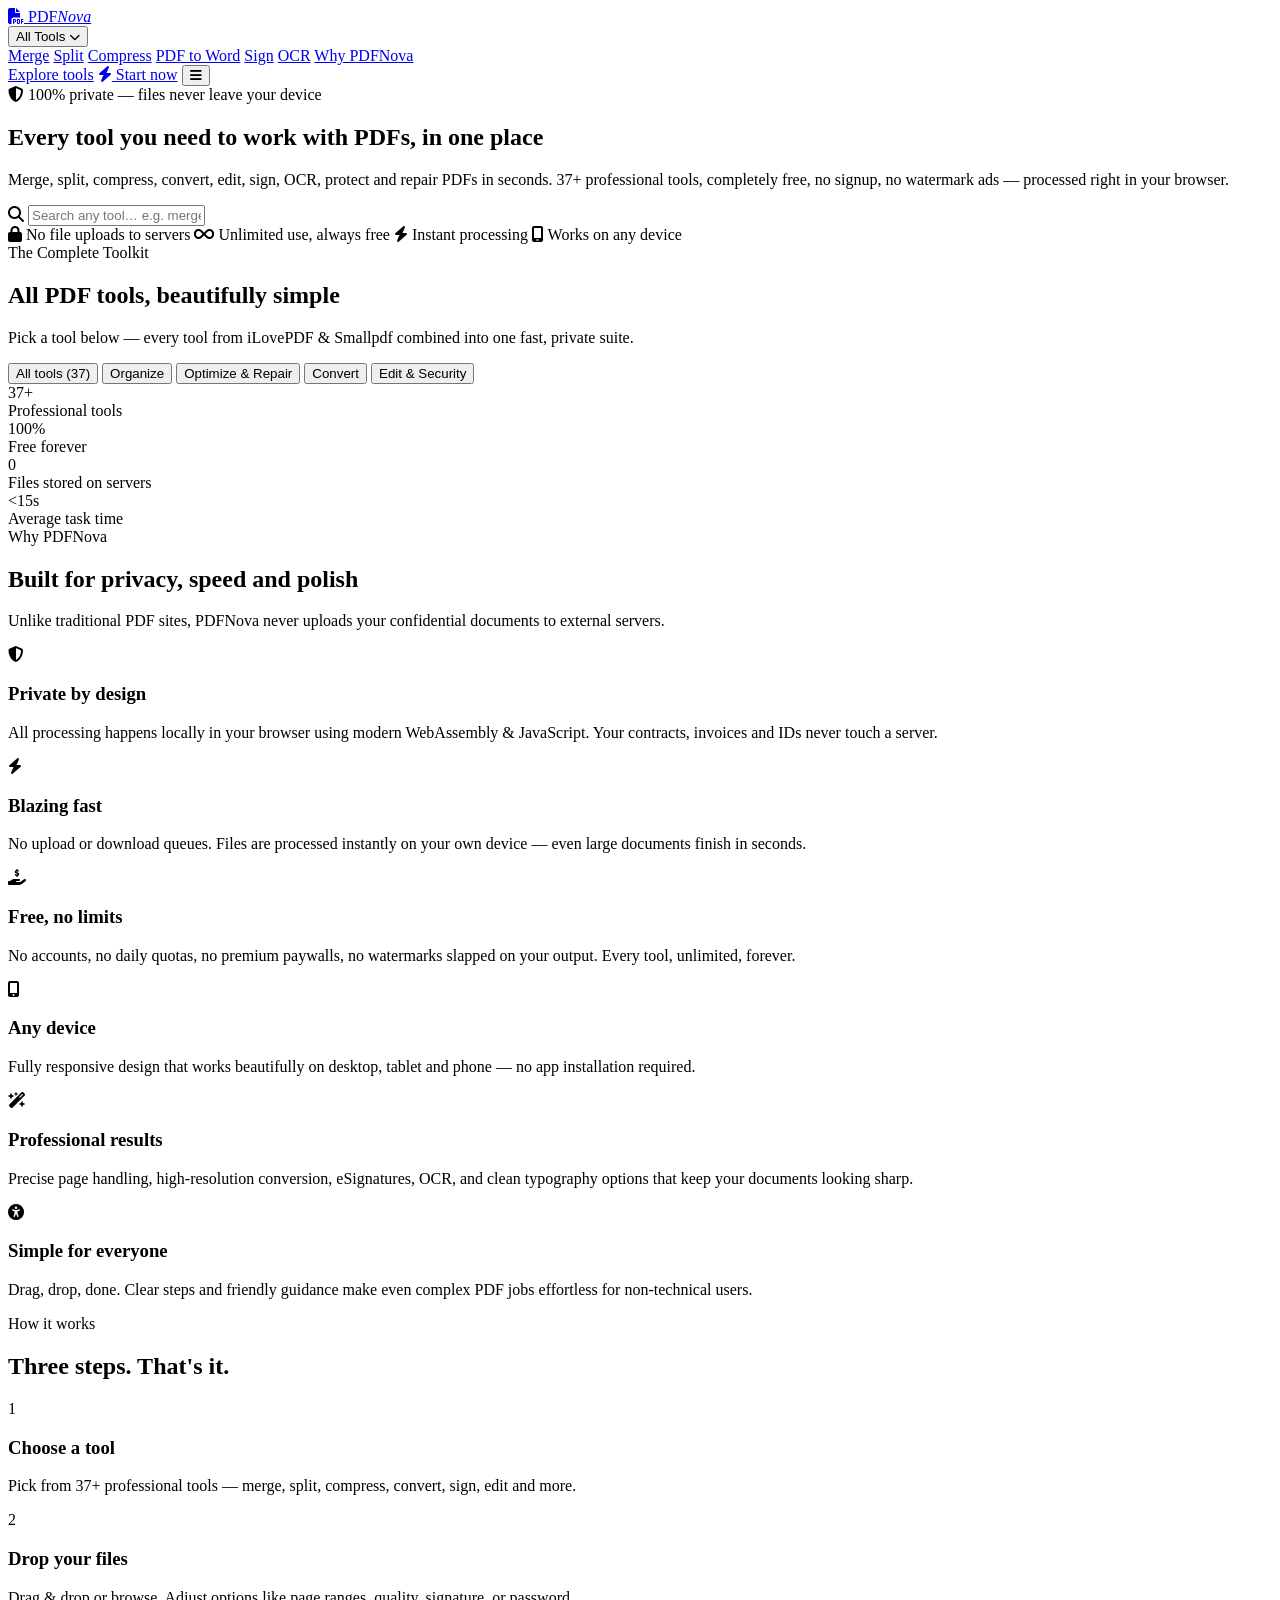
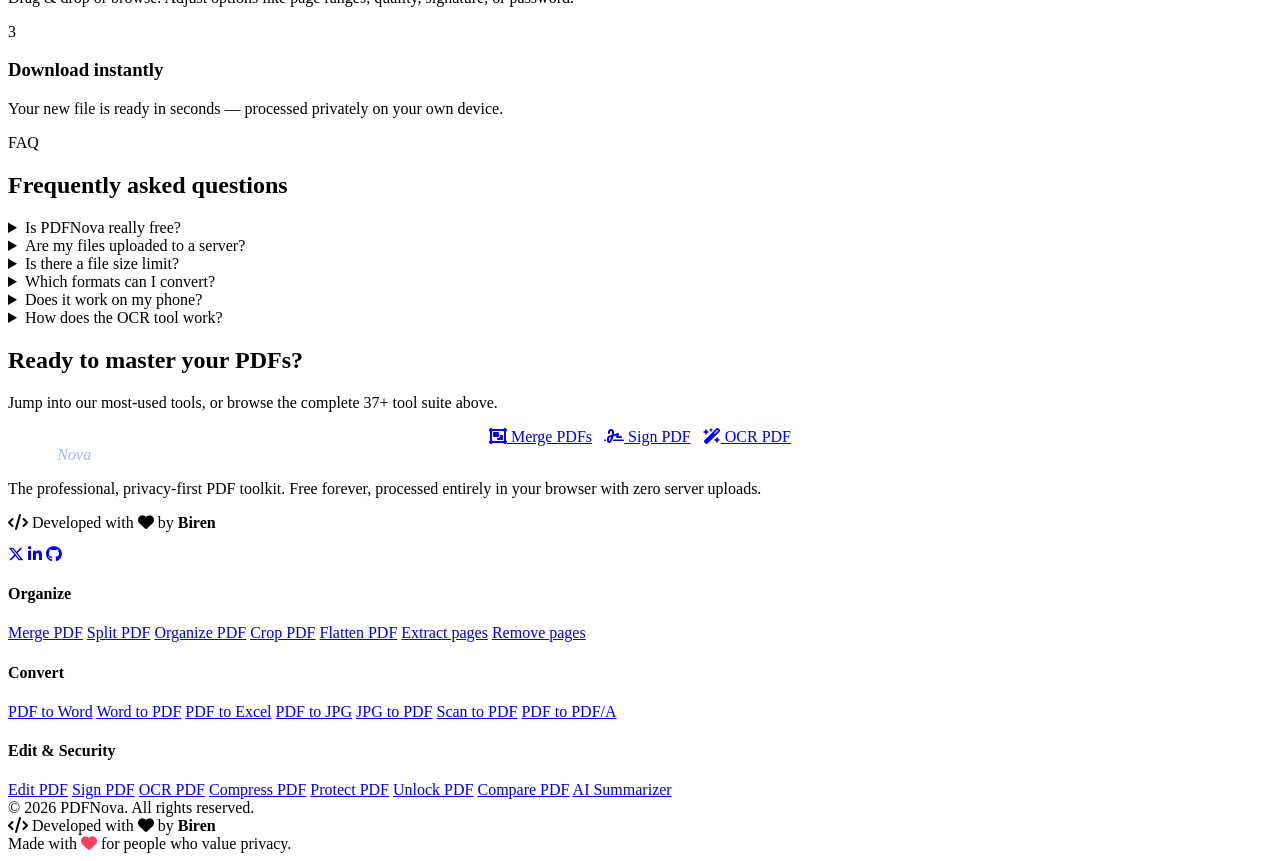
==== index.html @ 40216370 "Add files via upload" ====
<!DOCTYPE html>
<html lang="en">
<head>
  <meta charset="UTF-8">
  <meta name="viewport" content="width=device-width, initial-scale=1.0">
  <title>PDFNova — Free Online PDF Tools (100% Private, In-Browser)</title>
  <meta name="description" content="Every tool you need to work with PDFs in one place. Merge, split, compress, convert, edit, sign, OCR, protect and watermark PDF files 100% free with zero server uploads.">
  <meta name="keywords" content="pdf tools, free pdf editor, merge pdf, split pdf, compress pdf, ocr pdf, sign pdf, pdf to word, word to pdf, excel to pdf, convert pdf, smallpdf alternative, ilovepdf alternative, private pdf tools">
  <meta name="author" content="Biren">
  <meta name="robots" content="index, follow, max-image-preview:large, max-snippet:-1, max-video-preview:-1">
  <link rel="canonical" href="https://pdfnova.app/">
  <meta name="theme-color" content="#4f46e5">

  <!-- Open Graph / Social Media -->
  <meta property="og:type" content="website">
  <meta property="og:url" content="https://pdfnova.app/">
  <meta property="og:title" content="PDFNova — Free Online PDF Tools (100% Private, In-Browser)">
  <meta property="og:description" content="Merge, split, compress, convert, edit, sign, OCR, protect and watermark PDF files in seconds. 100% free and client-side private.">
  <meta property="og:site_name" content="PDFNova">

  <!-- Twitter Cards -->
  <meta name="twitter:card" content="summary_large_image">
  <meta name="twitter:title" content="PDFNova — Free Online PDF Tools">
  <meta name="twitter:description" content="The privacy-first PDF toolkit with 37+ professional tools. 100% in-browser, no upload limits, free forever.">

  <!-- PWA Manifest -->
  <link rel="manifest" href="manifest.json">

  <!-- Fonts & Icons -->
  <link rel="preconnect" href="https://fonts.googleapis.com">
  <link rel="preconnect" href="https://fonts.gstatic.com" crossorigin>
  <link href="https://fonts.googleapis.com/css2?family=Inter:wght@300;400;500;600;700;800&display=swap" rel="stylesheet">
  <link rel="stylesheet" href="https://cdn.jsdelivr.net/npm/@fortawesome/fontawesome-free@6.4.0/css/all.min.css">
  <link rel="stylesheet" href="css/style.css">

  <!-- JSON-LD Structured Data (Production SEO) -->
  <script type="application/ld+json">
  {
    "@context": "https://schema.org",
    "@graph": [
      {
        "@type": "WebApplication",
        "@id": "https://pdfnova.app/#webapp",
        "name": "PDFNova",
        "url": "https://pdfnova.app/",
        "description": "Every tool you need to work with PDFs in one place. 100% private, client-side, zero-server processing.",
        "applicationCategory": "UtilityApplication",
        "operatingSystem": "All modern browsers (Chrome, Firefox, Safari, Edge)",
        "browserRequirements": "Requires JavaScript. HTML5 & WebAssembly supported.",
        "offers": {
          "@type": "Offer",
          "price": "0",
          "priceCurrency": "USD"
        },
        "author": {
          "@type": "Person",
          "name": "Biren"
        },
        "featureList": [
          "Merge PDF", "Split PDF", "Compress PDF", "OCR PDF", "Sign PDF", "Edit PDF", "Redact PDF",
          "PDF to Word", "Word to PDF", "Excel to PDF", "PDF to Excel", "Scan to PDF", "AI PDF Summarizer"
        ]
      },
      {
        "@type": "FAQPage",
        "@id": "https://pdfnova.app/#faq",
        "mainEntity": [
          {
            "@type": "Question",
            "name": "Is PDFNova really free?",
            "acceptedAnswer": {
              "@type": "Answer",
              "text": "Yes, every tool on PDFNova is completely free with no usage limits, no registration required, and no hidden premium paywalls."
            }
          },
          {
            "@type": "Question",
            "name": "Are my files uploaded to a server?",
            "acceptedAnswer": {
              "@type": "Answer",
              "text": "No. PDFNova executes all processing locally inside your browser using client-side JavaScript. Your documents never leave your computer or phone."
            }
          },
          {
            "@type": "Question",
            "name": "How does PDFNova compare to iLovePDF and Smallpdf?",
            "acceptedAnswer": {
              "@type": "Answer",
              "text": "PDFNova includes all the major features of iLovePDF and Smallpdf (merge, split, compress, convert to/from Office, OCR, eSign, edit, protect, repair, etc.) while guaranteeing 100% client-side confidentiality with zero ads, zero watermark stamps, and zero server storage."
            }
          }
        ]
      }
    ]
  }
  </script>
</head>
<body>

  <!-- ================= Header ================= -->
  <header class="site-header">
    <div class="container header-inner">
      <a href="index.html" class="brand" id="brand-logo">
        <span class="brand-mark"><i class="fa-solid fa-file-pdf"></i></span>
        <span>PDF<em>Nova</em></span>
      </a>

      <nav class="main-nav" id="main-nav" aria-label="Main navigation">
        <div class="nav-drop">
          <button type="button">All Tools <i class="fa-solid fa-chevron-down" style="font-size:11px"></i></button>
          <div class="nav-drop-menu" id="nav-tools-menu"></div>
        </div>
        <a href="tool.html?t=merge">Merge</a>
        <a href="tool.html?t=split">Split</a>
        <a href="tool.html?t=compress">Compress</a>
        <a href="tool.html?t=pdf-to-word">PDF to Word</a>
        <a href="tool.html?t=sign">Sign</a>
        <a href="tool.html?t=ocr">OCR</a>
        <a href="index.html#features">Why PDFNova</a>
      </nav>

      <div class="header-cta">
        <a href="index.html#tools" class="btn btn-ghost">Explore tools</a>
        <a href="tool.html?t=merge" class="btn btn-primary"><i class="fa-solid fa-bolt"></i> Start now</a>
        <button class="hamburger" id="hamburger" aria-label="Open menu"><i class="fa-solid fa-bars"></i></button>
      </div>
    </div>
  </header>

  <!-- ================= Hero ================= -->
  <section class="hero" id="hero-section">
    <div class="container">
      <div class="hero-badge"><i class="fa-solid fa-shield-halved"></i> 100% private — files never leave your device</div>
      <h1>Every tool you need to work with PDFs, <span class="grad-text">in one place</span></h1>
      <p class="sub">Merge, split, compress, convert, edit, sign, OCR, protect and repair PDFs in seconds. 37+ professional tools, completely free, no signup, no watermark ads — processed right in your browser.</p>

      <div class="hero-search">
        <i class="fa-solid fa-magnifying-glass"></i>
        <input type="text" id="tool-search" placeholder="Search any tool… e.g. merge, compress, sign, OCR, word" autocomplete="off" aria-label="Search tools">
      </div>

      <div class="hero-trust">
        <span><i class="fa-solid fa-lock"></i> No file uploads to servers</span>
        <span><i class="fa-solid fa-infinity"></i> Unlimited use, always free</span>
        <span><i class="fa-solid fa-bolt"></i> Instant processing</span>
        <span><i class="fa-solid fa-mobile-screen"></i> Works on any device</span>
      </div>
    </div>
  </section>

  <!-- ================= Tools grid ================= -->
  <section class="section" id="tools">
    <div class="container">
      <div class="section-head">
        <span class="eyebrow">The Complete Toolkit</span>
        <h2>All PDF tools, beautifully simple</h2>
        <p>Pick a tool below — every tool from iLovePDF &amp; Smallpdf combined into one fast, private suite.</p>
      </div>

      <div class="tool-filters" id="tool-filters" role="tablist">
        <button class="active" data-filter="all">All tools (37)</button>
        <button data-filter="organize">Organize</button>
        <button data-filter="optimize">Optimize &amp; Repair</button>
        <button data-filter="convert">Convert</button>
        <button data-filter="edit">Edit &amp; Security</button>
      </div>

      <div class="tools-grid" id="tools-grid"></div>
    </div>
  </section>

  <!-- ================= Stats ================= -->
  <section class="stats-band">
    <div class="container stats-grid">
      <div><div class="stat-num"><span data-count="37">37</span>+</div><div class="stat-label">Professional tools</div></div>
      <div><div class="stat-num"><span data-count="100">100</span>%</div><div class="stat-label">Free forever</div></div>
      <div><div class="stat-num"><span data-count="0">0</span></div><div class="stat-label">Files stored on servers</div></div>
      <div><div class="stat-num">&lt;<span data-count="15">15</span>s</div><div class="stat-label">Average task time</div></div>
    </div>
  </section>

  <!-- ================= Features ================= -->
  <section class="section" id="features">
    <div class="container">
      <div class="section-head">
        <span class="eyebrow">Why PDFNova</span>
        <h2>Built for privacy, speed and polish</h2>
        <p>Unlike traditional PDF sites, PDFNova never uploads your confidential documents to external servers.</p>
      </div>
      <div class="features-grid">
        <div class="feature-card">
          <div class="f-icon"><i class="fa-solid fa-shield-halved"></i></div>
          <h3>Private by design</h3>
          <p>All processing happens locally in your browser using modern WebAssembly &amp; JavaScript. Your contracts, invoices and IDs never touch a server.</p>
        </div>
        <div class="feature-card">
          <div class="f-icon"><i class="fa-solid fa-bolt"></i></div>
          <h3>Blazing fast</h3>
          <p>No upload or download queues. Files are processed instantly on your own device — even large documents finish in seconds.</p>
        </div>
        <div class="feature-card">
          <div class="f-icon"><i class="fa-solid fa-hand-holding-dollar"></i></div>
          <h3>Free, no limits</h3>
          <p>No accounts, no daily quotas, no premium paywalls, no watermarks slapped on your output. Every tool, unlimited, forever.</p>
        </div>
        <div class="feature-card">
          <div class="f-icon"><i class="fa-solid fa-mobile-screen-button"></i></div>
          <h3>Any device</h3>
          <p>Fully responsive design that works beautifully on desktop, tablet and phone — no app installation required.</p>
        </div>
        <div class="feature-card">
          <div class="f-icon"><i class="fa-solid fa-wand-magic-sparkles"></i></div>
          <h3>Professional results</h3>
          <p>Precise page handling, high-resolution conversion, eSignatures, OCR, and clean typography options that keep your documents looking sharp.</p>
        </div>
        <div class="feature-card">
          <div class="f-icon"><i class="fa-solid fa-universal-access"></i></div>
          <h3>Simple for everyone</h3>
          <p>Drag, drop, done. Clear steps and friendly guidance make even complex PDF jobs effortless for non-technical users.</p>
        </div>
      </div>
    </div>
  </section>

  <!-- ================= How it works ================= -->
  <section class="section" id="how-it-works" style="background:#fff;border-block:1px solid var(--line)">
    <div class="container">
      <div class="section-head">
        <span class="eyebrow">How it works</span>
        <h2>Three steps. That's it.</h2>
      </div>
      <div class="steps-grid">
        <div class="step-card">
          <div class="step-num">1</div>
          <h3>Choose a tool</h3>
          <p>Pick from 37+ professional tools — merge, split, compress, convert, sign, edit and more.</p>
        </div>
        <div class="step-card">
          <div class="step-num">2</div>
          <h3>Drop your files</h3>
          <p>Drag &amp; drop or browse. Adjust options like page ranges, quality, signature, or password.</p>
        </div>
        <div class="step-card">
          <div class="step-num">3</div>
          <h3>Download instantly</h3>
          <p>Your new file is ready in seconds — processed privately on your own device.</p>
        </div>
      </div>
    </div>
  </section>

  <!-- ================= FAQ ================= -->
  <section class="section" id="faq">
    <div class="container">
      <div class="section-head">
        <span class="eyebrow">FAQ</span>
        <h2>Frequently asked questions</h2>
      </div>
      <div class="faq-list">
        <details class="faq-item">
          <summary>Is PDFNova really free?</summary>
          <div class="faq-body">Yes — every tool is completely free with no usage limits, no signup and no hidden premium tiers.</div>
        </details>
        <details class="faq-item">
          <summary>Are my files uploaded to a server?</summary>
          <div class="faq-body">No. PDFNova processes everything locally in your browser using modern client-side libraries. Your files never leave your device, which makes it ideal for confidential documents, tax forms, and NDAs.</div>
        </details>
        <details class="faq-item">
          <summary>Is there a file size limit?</summary>
          <div class="faq-body">There is no artificial limit. Practical limits depend on your device's memory — most documents up to a few hundred megabytes work seamlessly on a modern computer or phone.</div>
        </details>
        <details class="faq-item">
          <summary>Which formats can I convert?</summary>
          <div class="faq-body">You can convert PDF to Word (.docx), Excel (.csv/.xlsx), PowerPoint (.pptx), JPG, PNG, and Text. You can also convert Word, Excel, PowerPoint, JPG, PNG, HTML, and camera scans into PDF!</div>
        </details>
        <details class="faq-item">
          <summary>Does it work on my phone?</summary>
          <div class="faq-body">Absolutely. The whole site is responsive and touch-friendly — you can sign, merge, compress, or scan a document straight from your phone's browser.</div>
        </details>
        <details class="faq-item">
          <summary>How does the OCR tool work?</summary>
          <div class="faq-body">Our OCR (Optical Character Recognition) runs directly in your browser using WebAssembly technology. It inspects scanned PDFs and photos, identifies characters, and produces selectable, copyable text with zero data sent across the internet.</div>
        </details>
      </div>
    </div>
  </section>

  <!-- ================= CTA ================= -->
  <section class="section">
    <div class="container">
      <div class="cta-band">
        <h2>Ready to master your PDFs?</h2>
        <p>Jump into our most-used tools, or browse the complete 37+ tool suite above.</p>
        <div style="display:flex;justify-content:center;gap:12px;flex-wrap:wrap">
          <a href="tool.html?t=merge" class="btn btn-white btn-lg"><i class="fa-solid fa-object-group"></i> Merge PDFs</a>
          <a href="tool.html?t=sign" class="btn btn-white btn-lg"><i class="fa-solid fa-signature"></i> Sign PDF</a>
          <a href="tool.html?t=ocr" class="btn btn-white btn-lg"><i class="fa-solid fa-wand-magic-sparkles"></i> OCR PDF</a>
        </div>
      </div>
    </div>
  </section>

  <!-- ================= Footer ================= -->
  <footer class="site-footer">
    <div class="container">
      <div class="footer-grid">
        <div class="footer-about">
          <a href="index.html" class="brand" style="color:#fff">
            <span class="brand-mark"><i class="fa-solid fa-file-pdf"></i></span>
            <span>PDF<em style="color:#a5b4fc">Nova</em></span>
          </a>
          <p>The professional, privacy-first PDF toolkit. Free forever, processed entirely in your browser with zero server uploads.</p>
          <div class="developer-credit">
            <span class="dev-badge">
              <i class="fa-solid fa-code"></i> Developed with <i class="fa-solid fa-heart dev-heart"></i> by <strong class="dev-name">Biren</strong>
            </span>
          </div>
          <div class="footer-social" style="margin-top:14px">
            <a href="#" aria-label="Twitter / X"><i class="fa-brands fa-x-twitter"></i></a>
            <a href="#" aria-label="LinkedIn"><i class="fa-brands fa-linkedin-in"></i></a>
            <a href="#" aria-label="GitHub"><i class="fa-brands fa-github"></i></a>
          </div>
        </div>
        <div>
          <h4>Organize</h4>
          <a href="tool.html?t=merge">Merge PDF</a>
          <a href="tool.html?t=split">Split PDF</a>
          <a href="tool.html?t=organize">Organize PDF</a>
          <a href="tool.html?t=crop">Crop PDF</a>
          <a href="tool.html?t=flatten">Flatten PDF</a>
          <a href="tool.html?t=extract">Extract pages</a>
          <a href="tool.html?t=remove">Remove pages</a>
        </div>
        <div>
          <h4>Convert</h4>
          <a href="tool.html?t=pdf-to-word">PDF to Word</a>
          <a href="tool.html?t=word-to-pdf">Word to PDF</a>
          <a href="tool.html?t=pdf-to-excel">PDF to Excel</a>
          <a href="tool.html?t=pdf-to-jpg">PDF to JPG</a>
          <a href="tool.html?t=jpg-to-pdf">JPG to PDF</a>
          <a href="tool.html?t=scan-to-pdf">Scan to PDF</a>
          <a href="tool.html?t=pdf-to-pdfa">PDF to PDF/A</a>
        </div>
        <div>
          <h4>Edit &amp; Security</h4>
          <a href="tool.html?t=edit">Edit PDF</a>
          <a href="tool.html?t=sign">Sign PDF</a>
          <a href="tool.html?t=ocr">OCR PDF</a>
          <a href="tool.html?t=compress">Compress PDF</a>
          <a href="tool.html?t=protect">Protect PDF</a>
          <a href="tool.html?t=unlock">Unlock PDF</a>
          <a href="tool.html?t=compare">Compare PDF</a>
          <a href="tool.html?t=ai-summarize">AI Summarizer</a>
        </div>
      </div>
      <div class="footer-bottom">
        <span>© 2026 PDFNova. All rights reserved.</span>
        <div class="developer-credit">
          <span class="dev-badge">
            <i class="fa-solid fa-code"></i> Developed with <i class="fa-solid fa-heart dev-heart"></i> by <strong class="dev-name">Biren</strong>
          </span>
        </div>
        <span>Made with <i class="fa-solid fa-heart" style="color:#f43f5e"></i> for people who value privacy.</span>
      </div>
    </div>
  </footer>

  <script src="js/tools-config.js"></script>
  <script src="js/main.js"></script>
</body>
</html>
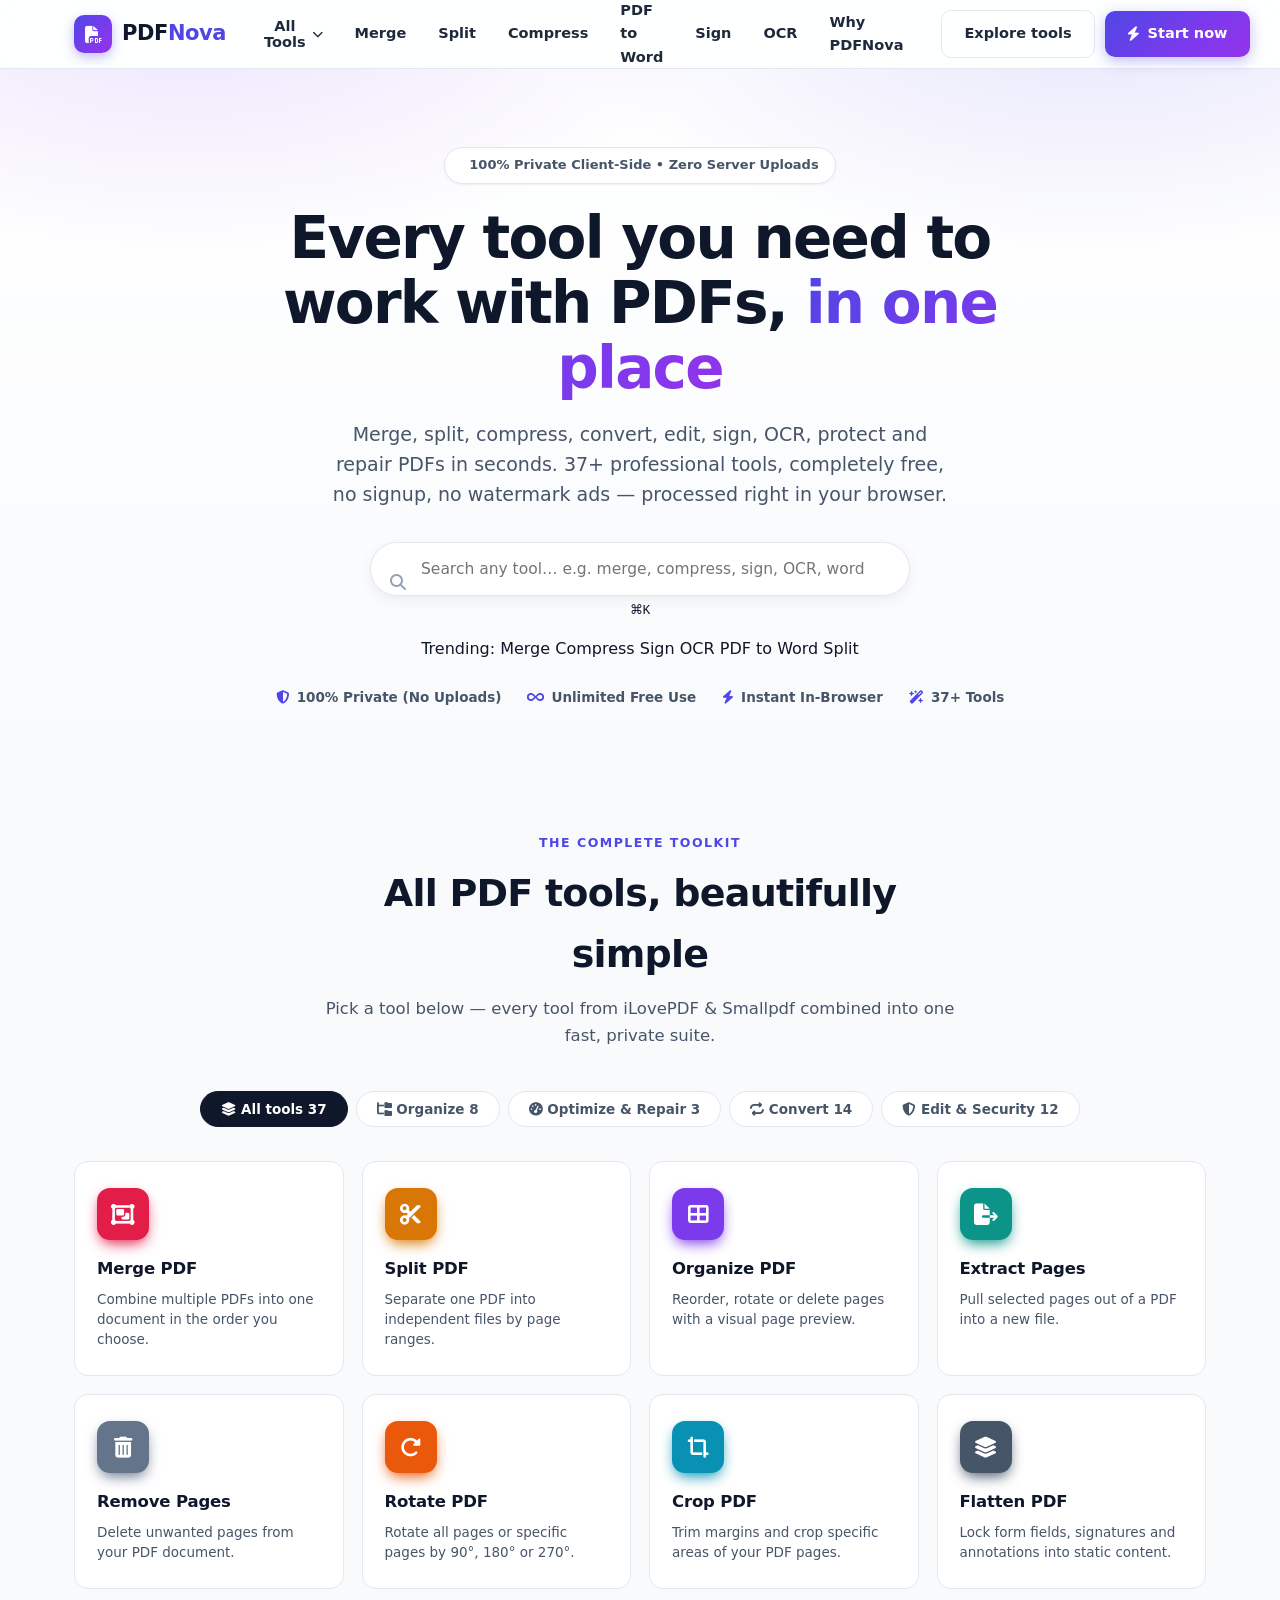
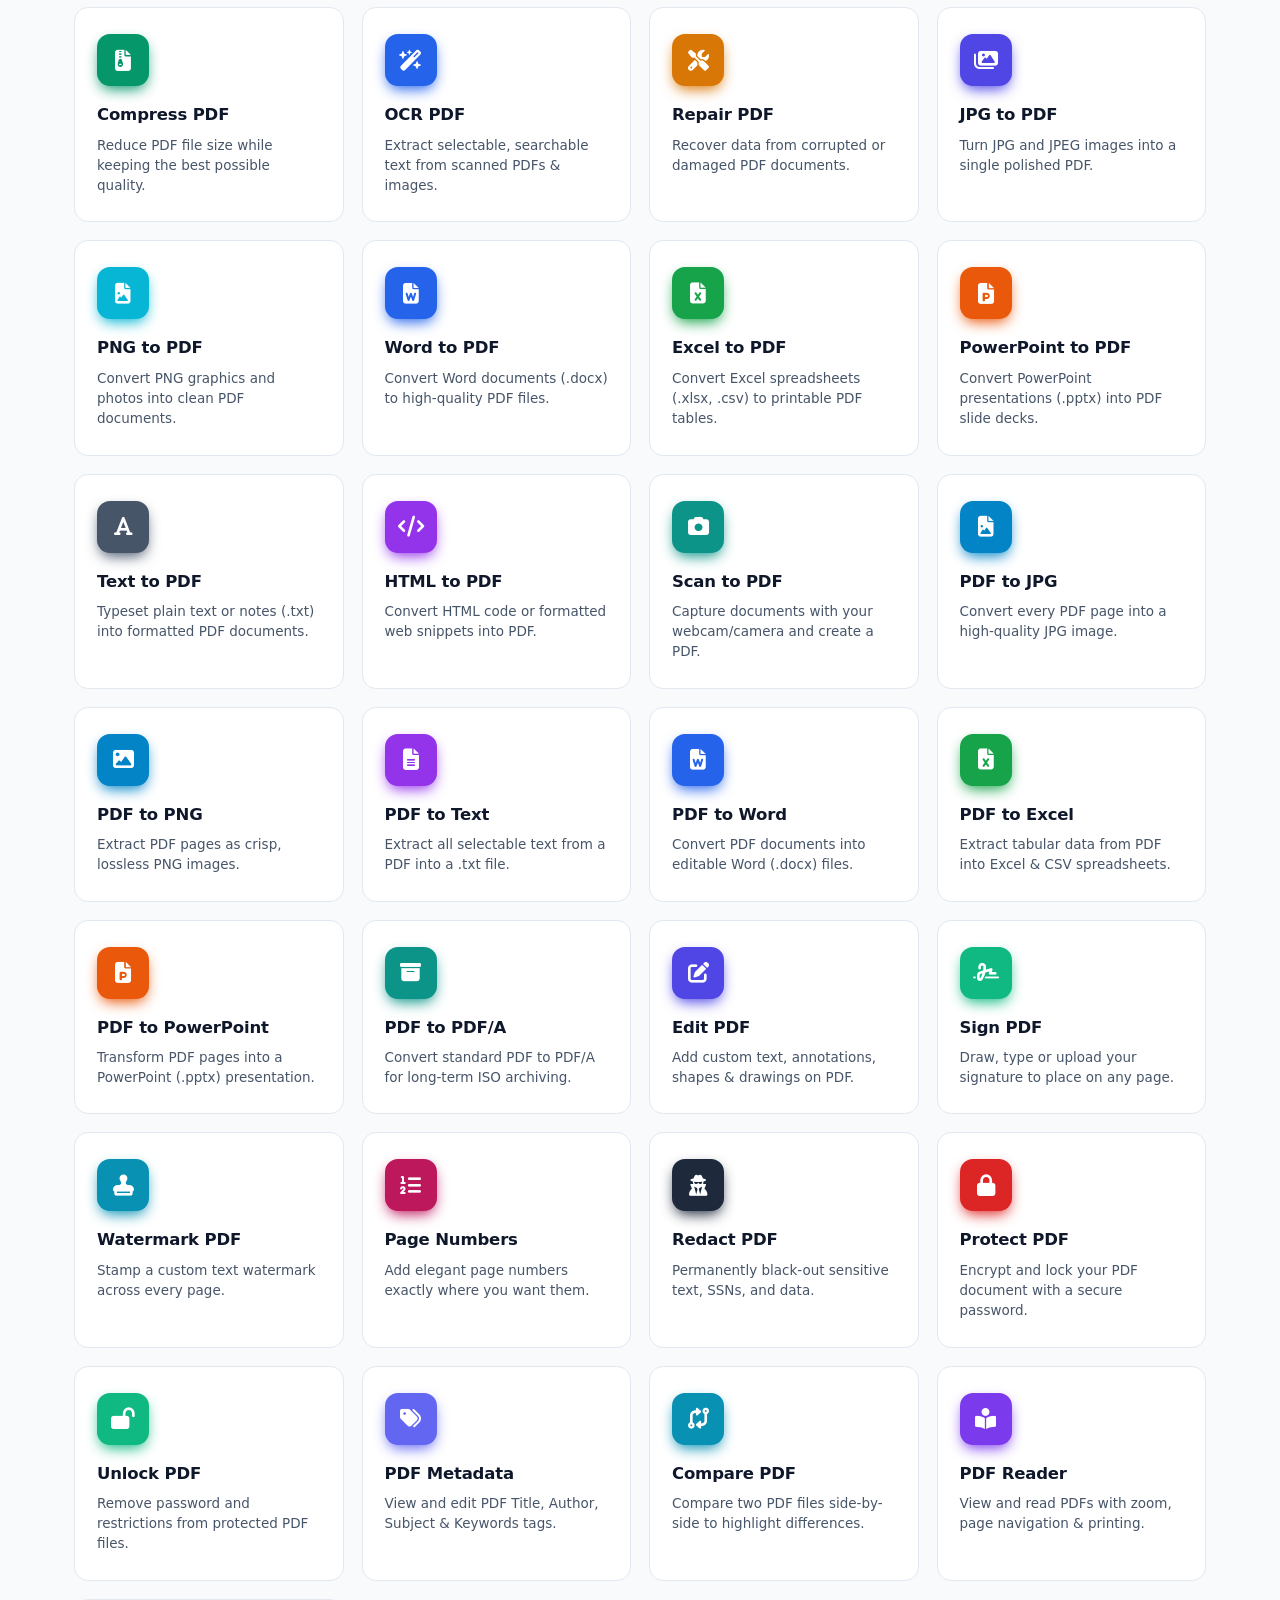
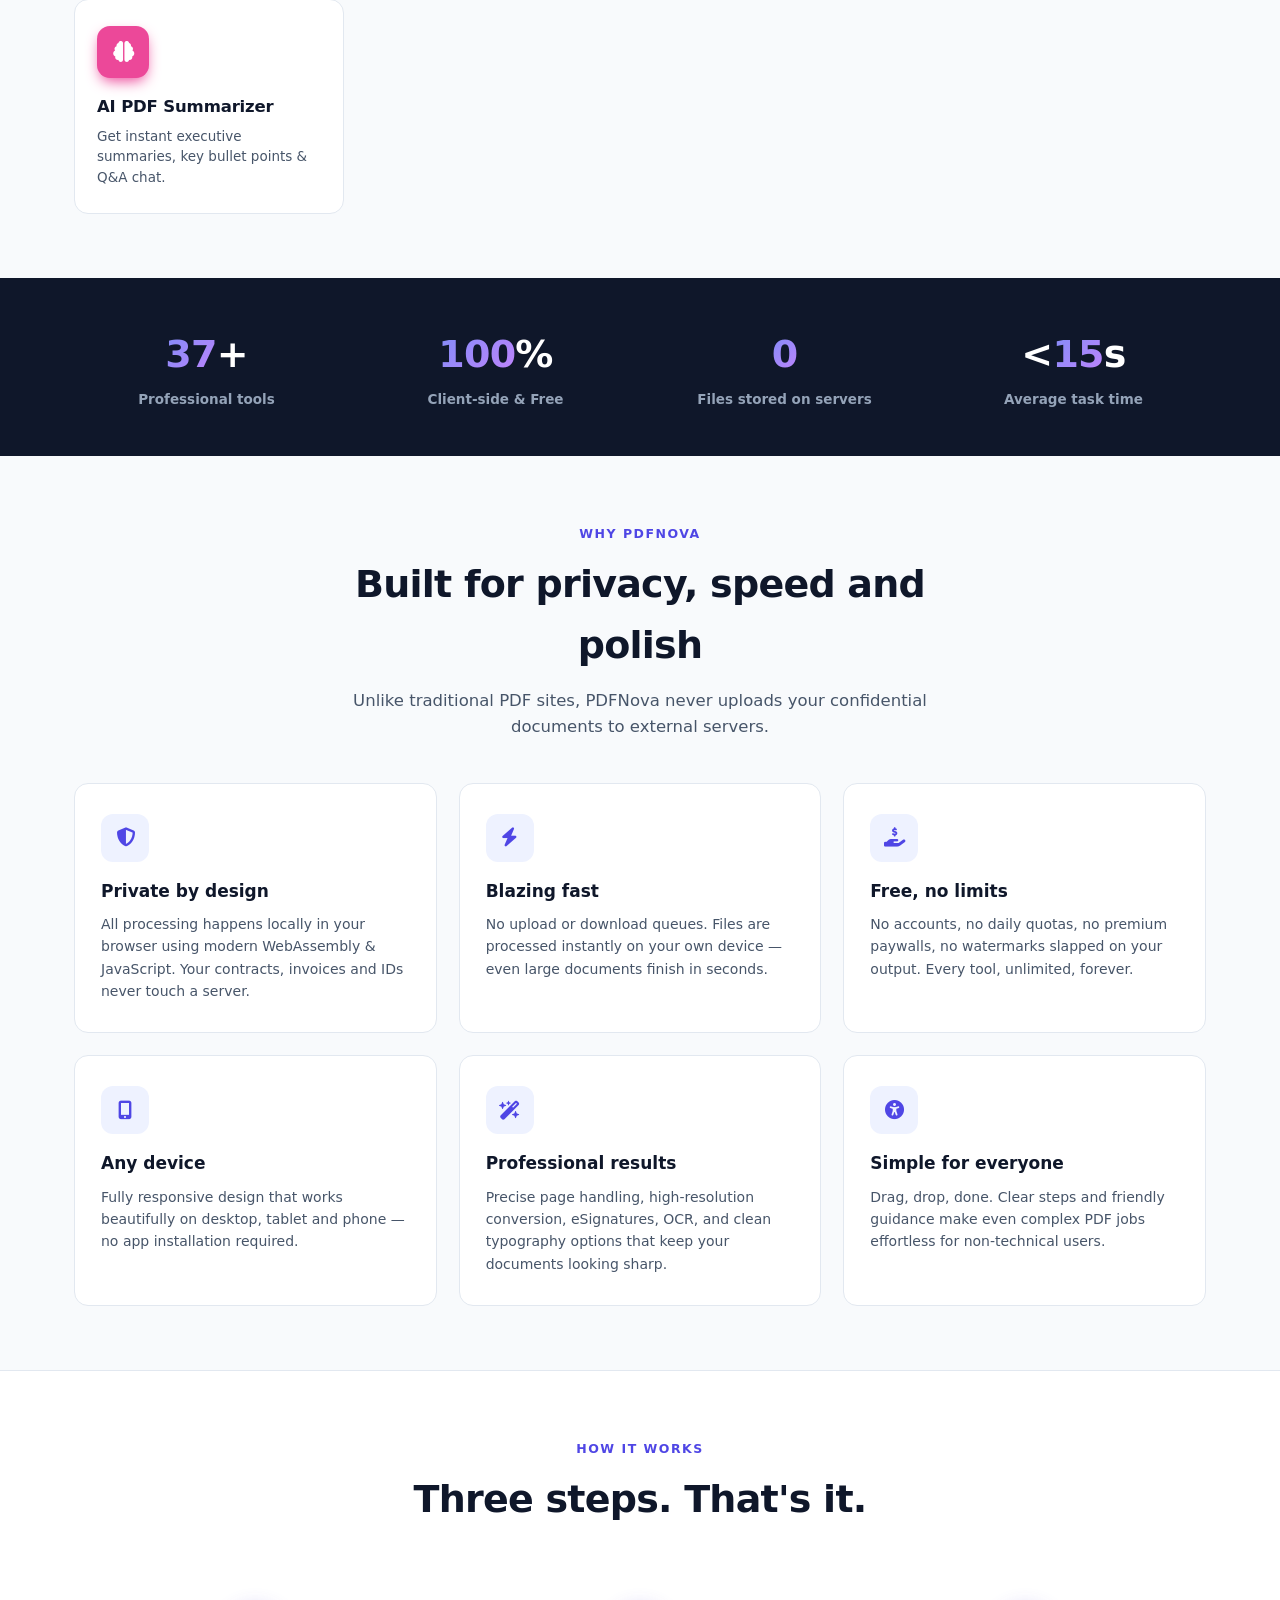
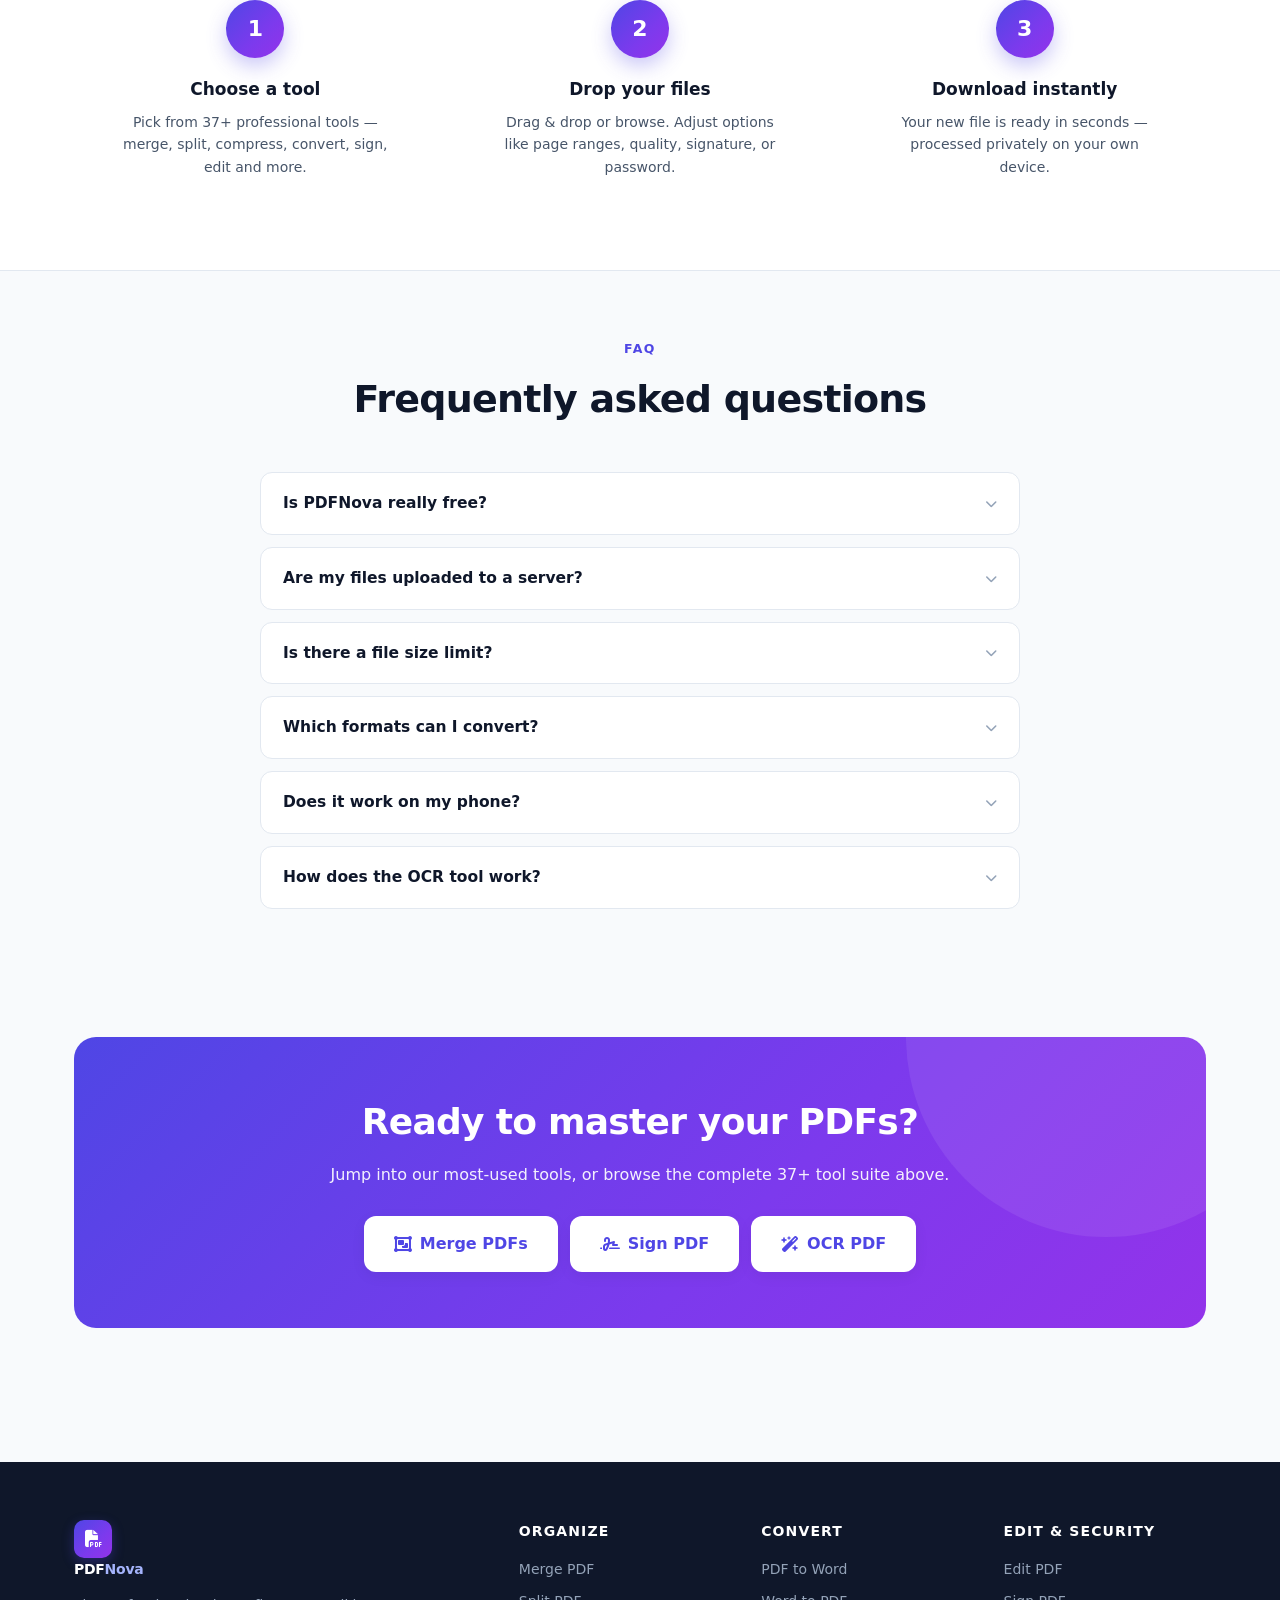
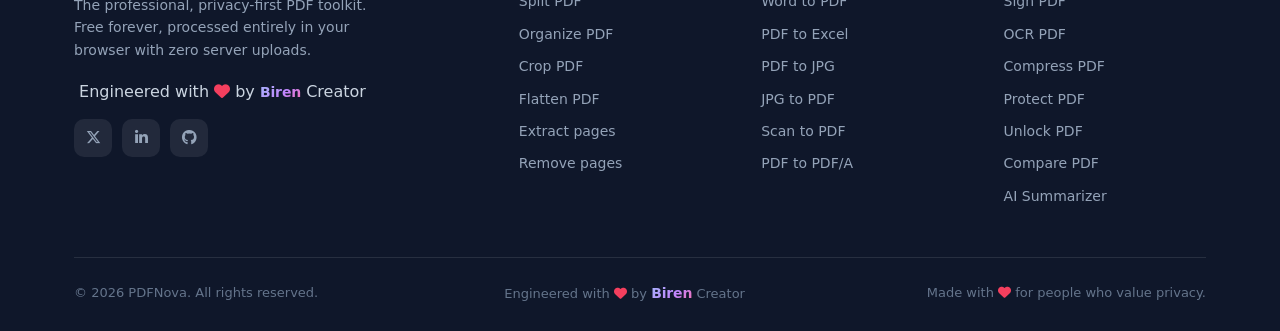
==== commit dd01cf3e: "Add files via upload" ====
--- a/index.html
+++ b/index.html
@@ -130,20 +130,34 @@
   <!-- ================= Hero ================= -->
   <section class="hero" id="hero-section">
     <div class="container">
-      <div class="hero-badge"><i class="fa-solid fa-shield-halved"></i> 100% private — files never leave your device</div>
+      <div class="hero-badge">
+        <span class="pulse-indicator"></span> 100% Private Client-Side • Zero Server Uploads
+      </div>
       <h1>Every tool you need to work with PDFs, <span class="grad-text">in one place</span></h1>
       <p class="sub">Merge, split, compress, convert, edit, sign, OCR, protect and repair PDFs in seconds. 37+ professional tools, completely free, no signup, no watermark ads — processed right in your browser.</p>
 
-      <div class="hero-search">
-        <i class="fa-solid fa-magnifying-glass"></i>
-        <input type="text" id="tool-search" placeholder="Search any tool… e.g. merge, compress, sign, OCR, word" autocomplete="off" aria-label="Search tools">
+      <div class="hero-search-wrap">
+        <div class="hero-search">
+          <i class="fa-solid fa-magnifying-glass"></i>
+          <input type="text" id="tool-search" placeholder="Search any tool… e.g. merge, compress, sign, OCR, word" autocomplete="off" aria-label="Search tools">
+          <kbd class="search-kbd">⌘K</kbd>
+        </div>
+        <div class="quick-tags">
+          <span>Trending:</span>
+          <a href="tool.html?t=merge">Merge</a>
+          <a href="tool.html?t=compress">Compress</a>
+          <a href="tool.html?t=sign">Sign</a>
+          <a href="tool.html?t=ocr">OCR</a>
+          <a href="tool.html?t=pdf-to-word">PDF to Word</a>
+          <a href="tool.html?t=split">Split</a>
+        </div>
       </div>
 
       <div class="hero-trust">
-        <span><i class="fa-solid fa-lock"></i> No file uploads to servers</span>
-        <span><i class="fa-solid fa-infinity"></i> Unlimited use, always free</span>
-        <span><i class="fa-solid fa-bolt"></i> Instant processing</span>
-        <span><i class="fa-solid fa-mobile-screen"></i> Works on any device</span>
+        <span><i class="fa-solid fa-shield-halved"></i> 100% Private (No Uploads)</span>
+        <span><i class="fa-solid fa-infinity"></i> Unlimited Free Use</span>
+        <span><i class="fa-solid fa-bolt"></i> Instant In-Browser</span>
+        <span><i class="fa-solid fa-wand-magic-sparkles"></i> 37+ Tools</span>
       </div>
     </div>
   </section>
@@ -157,25 +171,39 @@
         <p>Pick a tool below — every tool from iLovePDF &amp; Smallpdf combined into one fast, private suite.</p>
       </div>
 
-      <div class="tool-filters" id="tool-filters" role="tablist">
-        <button class="active" data-filter="all">All tools (37)</button>
-        <button data-filter="organize">Organize</button>
-        <button data-filter="optimize">Optimize &amp; Repair</button>
-        <button data-filter="convert">Convert</button>
-        <button data-filter="edit">Edit &amp; Security</button>
+      <div class="tool-filters-wrap">
+        <div class="tool-filters" id="tool-filters" role="tablist">
+          <button class="active" data-filter="all"><i class="fa-solid fa-layer-group"></i> All tools <span class="filter-count">37</span></button>
+          <button data-filter="organize"><i class="fa-solid fa-folder-tree"></i> Organize <span class="filter-count">8</span></button>
+          <button data-filter="optimize"><i class="fa-solid fa-gauge-high"></i> Optimize &amp; Repair <span class="filter-count">3</span></button>
+          <button data-filter="convert"><i class="fa-solid fa-repeat"></i> Convert <span class="filter-count">14</span></button>
+          <button data-filter="edit"><i class="fa-solid fa-shield-halved"></i> Edit &amp; Security <span class="filter-count">12</span></button>
+        </div>
       </div>
 
       <div class="tools-grid" id="tools-grid"></div>
     </div>
   </section>
 
-  <!-- ================= Stats ================= -->
+  <!-- ================= Stats (Frosted Luxury Cards) ================= -->
   <section class="stats-band">
     <div class="container stats-grid">
-      <div><div class="stat-num"><span data-count="37">37</span>+</div><div class="stat-label">Professional tools</div></div>
-      <div><div class="stat-num"><span data-count="100">100</span>%</div><div class="stat-label">Free forever</div></div>
-      <div><div class="stat-num"><span data-count="0">0</span></div><div class="stat-label">Files stored on servers</div></div>
-      <div><div class="stat-num">&lt;<span data-count="15">15</span>s</div><div class="stat-label">Average task time</div></div>
+      <div class="stat-card">
+        <div class="stat-num"><span data-count="37">37</span>+</div>
+        <div class="stat-label">Professional tools</div>
+      </div>
+      <div class="stat-card">
+        <div class="stat-num"><span data-count="100">100</span>%</div>
+        <div class="stat-label">Client-side &amp; Free</div>
+      </div>
+      <div class="stat-card">
+        <div class="stat-num"><span data-count="0">0</span></div>
+        <div class="stat-label">Files stored on servers</div>
+      </div>
+      <div class="stat-card">
+        <div class="stat-num">&lt;<span data-count="15">15</span>s</div>
+        <div class="stat-label">Average task time</div>
+      </div>
     </div>
   </section>
 
@@ -310,10 +338,14 @@
             <span>PDF<em style="color:#a5b4fc">Nova</em></span>
           </a>
           <p>The professional, privacy-first PDF toolkit. Free forever, processed entirely in your browser with zero server uploads.</p>
-          <div class="developer-credit">
-            <span class="dev-badge">
-              <i class="fa-solid fa-code"></i> Developed with <i class="fa-solid fa-heart dev-heart"></i> by <strong class="dev-name">Biren</strong>
-            </span>
+          <div class="developer-showcase">
+            <div class="dev-badge-luxury">
+              <span class="dev-sparkle"><i class="fa-solid fa-sparkles"></i></span>
+              <span class="dev-text">
+                Engineered with <i class="fa-solid fa-heart dev-heart"></i> by <strong class="dev-name">Biren</strong>
+              </span>
+              <span class="dev-pill-tag">Creator</span>
+            </div>
           </div>
           <div class="footer-social" style="margin-top:14px">
             <a href="#" aria-label="Twitter / X"><i class="fa-brands fa-x-twitter"></i></a>
@@ -355,10 +387,14 @@
       </div>
       <div class="footer-bottom">
         <span>© 2026 PDFNova. All rights reserved.</span>
-        <div class="developer-credit">
-          <span class="dev-badge">
-            <i class="fa-solid fa-code"></i> Developed with <i class="fa-solid fa-heart dev-heart"></i> by <strong class="dev-name">Biren</strong>
-          </span>
+        <div class="developer-showcase">
+          <div class="dev-badge-luxury">
+            <span class="dev-sparkle"><i class="fa-solid fa-sparkles"></i></span>
+            <span class="dev-text">
+              Engineered with <i class="fa-solid fa-heart dev-heart"></i> by <strong class="dev-name">Biren</strong>
+            </span>
+            <span class="dev-pill-tag">Creator</span>
+          </div>
         </div>
         <span>Made with <i class="fa-solid fa-heart" style="color:#f43f5e"></i> for people who value privacy.</span>
       </div>
--- a/css/style.css
+++ b/css/style.css
@@ -0,0 +1,538 @@
+/* ============================================================
+   PDFNova — Professional design system
+   ============================================================ */
+:root {
+  --primary: #4f46e5;
+  --primary-dark: #4338ca;
+  --primary-light: #eef2ff;
+  --accent: #7c3aed;
+  --ink: #0f172a;
+  --ink-2: #1e293b;
+  --slate: #475569;
+  --slate-light: #94a3b8;
+  --line: #e2e8f0;
+  --bg: #f8fafc;
+  --white: #ffffff;
+  --green: #059669;
+  --red: #dc2626;
+  --amber: #d97706;
+  --sky: #0284c7;
+  --rose: #e11d48;
+  --teal: #0d9488;
+  --radius: 14px;
+  --shadow-sm: 0 1px 2px rgba(15, 23, 42, .06);
+  --shadow-md: 0 4px 16px -2px rgba(15, 23, 42, .08);
+  --shadow-lg: 0 16px 40px -8px rgba(15, 23, 42, .14);
+  --grad: linear-gradient(135deg, #4f46e5 0%, #7c3aed 60%, #9333ea 100%);
+}
+
+* { margin: 0; padding: 0; box-sizing: border-box; }
+
+html { scroll-behavior: smooth; }
+
+body {
+  font-family: 'Inter', system-ui, -apple-system, sans-serif;
+  color: var(--ink);
+  background: var(--bg);
+  line-height: 1.6;
+  -webkit-font-smoothing: antialiased;
+}
+
+img { max-width: 100%; }
+a { color: inherit; text-decoration: none; }
+button { font-family: inherit; cursor: pointer; }
+input, select, textarea { font-family: inherit; font-size: 14px; }
+
+.container { max-width: 1180px; margin: 0 auto; padding: 0 24px; }
+
+/* ---------- Header ---------- */
+.site-header {
+  position: sticky; top: 0; z-index: 100;
+  background: rgba(255, 255, 255, .85);
+  backdrop-filter: blur(14px);
+  -webkit-backdrop-filter: blur(14px);
+  border-bottom: 1px solid var(--line);
+}
+.header-inner {
+  display: flex; align-items: center; justify-content: space-between;
+  height: 68px; gap: 24px;
+}
+.brand { display: flex; align-items: center; gap: 10px; font-weight: 800; font-size: 21px; letter-spacing: -.02em; }
+.brand-mark {
+  width: 38px; height: 38px; border-radius: 10px;
+  background: var(--grad);
+  display: grid; place-items: center;
+  color: #fff; font-size: 17px;
+  box-shadow: 0 4px 12px rgba(79, 70, 229, .35);
+}
+.brand span em { font-style: normal; color: var(--primary); }
+
+.main-nav { display: flex; align-items: center; gap: 4px; }
+.main-nav > a, .nav-drop > button {
+  padding: 9px 14px; border-radius: 9px; font-size: 14.5px; font-weight: 600;
+  color: var(--ink-2); background: none; border: none; display: flex; align-items: center; gap: 6px;
+  transition: background .15s, color .15s;
+}
+.main-nav > a:hover, .nav-drop > button:hover { background: var(--primary-light); color: var(--primary); }
+
+.nav-drop { position: relative; }
+.nav-drop-menu {
+  position: absolute; top: calc(100% + 10px); left: 50%; transform: translateX(-50%) translateY(6px);
+  width: 660px; max-width: 92vw;
+  background: #fff; border: 1px solid var(--line); border-radius: 16px;
+  box-shadow: var(--shadow-lg); padding: 18px;
+  display: grid; grid-template-columns: repeat(3, 1fr); gap: 4px;
+  opacity: 0; visibility: hidden; transition: all .18s ease;
+}
+.nav-drop:hover .nav-drop-menu, .nav-drop:focus-within .nav-drop-menu {
+  opacity: 1; visibility: visible; transform: translateX(-50%) translateY(0);
+}
+.nav-drop-menu a {
+  display: flex; align-items: center; gap: 10px; padding: 9px 10px;
+  border-radius: 9px; font-size: 13.5px; font-weight: 600; color: var(--ink-2);
+}
+.nav-drop-menu a:hover { background: var(--bg); color: var(--primary); }
+.nav-drop-menu a i { width: 26px; height: 26px; border-radius: 7px; display: grid; place-items: center; font-size: 12px; color: #fff; flex-shrink: 0; }
+
+.header-cta { display: flex; align-items: center; gap: 10px; }
+
+.btn {
+  display: inline-flex; align-items: center; justify-content: center; gap: 8px;
+  padding: 11px 22px; border-radius: 10px; font-weight: 700; font-size: 14.5px;
+  border: none; transition: all .18s ease; white-space: nowrap;
+}
+.btn-primary { background: var(--grad); color: #fff; box-shadow: 0 4px 14px rgba(79, 70, 229, .35); }
+.btn-primary:hover { transform: translateY(-1px); box-shadow: 0 8px 22px rgba(79, 70, 229, .45); }
+.btn-ghost { background: transparent; color: var(--ink-2); border: 1.5px solid var(--line); }
+.btn-ghost:hover { border-color: var(--primary); color: var(--primary); background: var(--primary-light); }
+.btn-lg { padding: 15px 30px; font-size: 16px; border-radius: 12px; }
+.btn-white { background: #fff; color: var(--primary); box-shadow: var(--shadow-md); }
+.btn-white:hover { transform: translateY(-1px); box-shadow: var(--shadow-lg); }
+
+.hamburger { display: none; background: none; border: none; font-size: 22px; color: var(--ink); padding: 6px; }
+
+/* ---------- Hero ---------- */
+.hero {
+  position: relative; overflow: hidden;
+  background:
+    radial-gradient(900px 420px at 15% -10%, rgba(124, 58, 237, .14), transparent 60%),
+    radial-gradient(900px 420px at 85% -10%, rgba(79, 70, 229, .14), transparent 60%),
+    linear-gradient(180deg, #fff 0%, var(--bg) 100%);
+  padding: 78px 0 56px;
+  text-align: center;
+}
+.hero-badge {
+  display: inline-flex; align-items: center; gap: 8px;
+  background: #fff; border: 1px solid var(--line); border-radius: 100px;
+  padding: 7px 16px; font-size: 13px; font-weight: 600; color: var(--slate);
+  box-shadow: var(--shadow-sm); margin-bottom: 22px;
+}
+.hero-badge i { color: var(--green); }
+.hero h1 {
+  font-size: clamp(34px, 5.2vw, 58px); font-weight: 800; letter-spacing: -.03em;
+  line-height: 1.12; max-width: 800px; margin: 0 auto 18px;
+}
+.hero h1 .grad-text {
+  background: var(--grad);
+  -webkit-background-clip: text; background-clip: text; color: transparent;
+}
+.hero p.sub {
+  font-size: clamp(16px, 2vw, 19px); color: var(--slate); max-width: 620px; margin: 0 auto 32px;
+}
+
+.hero-search {
+  max-width: 540px; margin: 0 auto 14px; position: relative;
+}
+.hero-search i.fa-magnifying-glass {
+  position: absolute; left: 20px; top: 50%; transform: translateY(-50%);
+  color: var(--slate-light); font-size: 16px;
+}
+.hero-search input {
+  width: 100%; padding: 17px 22px 17px 50px; border-radius: 100px;
+  border: 1.5px solid var(--line); font-size: 15.5px; outline: none;
+  box-shadow: var(--shadow-md); transition: border .15s, box-shadow .15s;
+}
+.hero-search input:focus { border-color: var(--primary); box-shadow: 0 0 0 4px rgba(79, 70, 229, .12), var(--shadow-md); }
+
+.hero-trust { display: flex; justify-content: center; gap: 26px; flex-wrap: wrap; margin-top: 26px; font-size: 13.5px; color: var(--slate); font-weight: 600; }
+.hero-trust span { display: flex; align-items: center; gap: 7px; }
+.hero-trust i { color: var(--primary); }
+
+/* ---------- Tools section ---------- */
+.section { padding: 64px 0; }
+.section-head { text-align: center; max-width: 640px; margin: 0 auto 42px; }
+.section-head h2 { font-size: clamp(26px, 3.4vw, 38px); font-weight: 800; letter-spacing: -.02em; margin-bottom: 12px; }
+.section-head p { color: var(--slate); font-size: 16.5px; }
+.eyebrow {
+  display: inline-block; font-size: 12.5px; font-weight: 800; letter-spacing: .12em;
+  text-transform: uppercase; color: var(--primary); margin-bottom: 10px;
+}
+
+.tool-filters { display: flex; justify-content: center; gap: 8px; flex-wrap: wrap; margin-bottom: 34px; }
+.tool-filters button {
+  padding: 9px 20px; border-radius: 100px; border: 1.5px solid var(--line);
+  background: #fff; font-size: 13.5px; font-weight: 700; color: var(--slate);
+  transition: all .15s;
+}
+.tool-filters button:hover { border-color: var(--primary); color: var(--primary); }
+.tool-filters button.active { background: var(--ink); color: #fff; border-color: var(--ink); }
+
+.tools-grid {
+  display: grid; grid-template-columns: repeat(auto-fill, minmax(255px, 1fr)); gap: 18px;
+}
+.tool-card {
+  background: #fff; border: 1px solid var(--line); border-radius: var(--radius);
+  padding: 26px 22px; position: relative; overflow: hidden;
+  transition: all .22s ease; display: block;
+}
+.tool-card::after {
+  content: ''; position: absolute; inset: 0 0 auto 0; height: 3px;
+  background: var(--tool-color, var(--primary)); opacity: 0; transition: opacity .2s;
+}
+.tool-card:hover {
+  transform: translateY(-5px); box-shadow: var(--shadow-lg); border-color: transparent;
+}
+.tool-card:hover::after { opacity: 1; }
+.tool-icon {
+  width: 52px; height: 52px; border-radius: 13px; display: grid; place-items: center;
+  font-size: 21px; color: #fff; margin-bottom: 16px;
+  background: var(--tool-color, var(--primary));
+  box-shadow: 0 6px 14px -3px var(--tool-color, var(--primary));
+}
+.tool-card h3 { font-size: 16.5px; font-weight: 800; margin-bottom: 6px; letter-spacing: -.01em; }
+.tool-card p { font-size: 13.5px; color: var(--slate); line-height: 1.5; }
+.tool-card .tool-go {
+  position: absolute; right: 18px; top: 24px; color: var(--slate-light);
+  opacity: 0; transform: translateX(-6px); transition: all .2s;
+}
+.tool-card:hover .tool-go { opacity: 1; transform: translateX(0); color: var(--tool-color, var(--primary)); }
+
+/* ---------- Stats band ---------- */
+.stats-band { background: var(--ink); color: #fff; padding: 46px 0; }
+.stats-grid { display: grid; grid-template-columns: repeat(4, 1fr); gap: 24px; text-align: center; }
+.stat-num { font-size: clamp(26px, 3vw, 38px); font-weight: 800; letter-spacing: -.02em; }
+.stat-num span { background: linear-gradient(135deg, #818cf8, #c084fc); -webkit-background-clip: text; background-clip: text; color: transparent; }
+.stat-label { color: #94a3b8; font-size: 13.5px; font-weight: 600; margin-top: 4px; }
+
+/* ---------- Features ---------- */
+.features-grid { display: grid; grid-template-columns: repeat(3, 1fr); gap: 22px; }
+.feature-card {
+  background: #fff; border: 1px solid var(--line); border-radius: var(--radius);
+  padding: 30px 26px; transition: all .2s;
+}
+.feature-card:hover { box-shadow: var(--shadow-md); transform: translateY(-3px); }
+.feature-card .f-icon {
+  width: 48px; height: 48px; border-radius: 12px; background: var(--primary-light);
+  color: var(--primary); display: grid; place-items: center; font-size: 19px; margin-bottom: 16px;
+}
+.feature-card h3 { font-size: 17px; font-weight: 800; margin-bottom: 8px; }
+.feature-card p { font-size: 14px; color: var(--slate); }
+
+/* ---------- Steps ---------- */
+.steps-grid { display: grid; grid-template-columns: repeat(3, 1fr); gap: 22px; counter-reset: step; }
+.step-card { text-align: center; padding: 28px 20px; position: relative; }
+.step-num {
+  width: 58px; height: 58px; margin: 0 auto 18px; border-radius: 50%;
+  background: var(--grad); color: #fff; display: grid; place-items: center;
+  font-size: 22px; font-weight: 800; box-shadow: 0 8px 20px rgba(79, 70, 229, .3);
+}
+.step-card h3 { font-size: 17px; font-weight: 800; margin-bottom: 8px; }
+.step-card p { font-size: 14px; color: var(--slate); max-width: 280px; margin: 0 auto; }
+
+/* ---------- FAQ ---------- */
+.faq-list { max-width: 760px; margin: 0 auto; display: grid; gap: 12px; }
+.faq-item { background: #fff; border: 1px solid var(--line); border-radius: 12px; overflow: hidden; }
+.faq-item summary {
+  padding: 18px 22px; font-weight: 700; font-size: 15.5px; cursor: pointer;
+  display: flex; justify-content: space-between; align-items: center; list-style: none;
+}
+.faq-item summary::-webkit-details-marker { display: none; }
+.faq-item summary::after {
+  content: '\f078'; font-family: 'Font Awesome 6 Free'; font-weight: 900;
+  font-size: 12px; color: var(--slate-light); transition: transform .2s;
+}
+.faq-item[open] summary::after { transform: rotate(180deg); }
+.faq-item .faq-body { padding: 0 22px 18px; color: var(--slate); font-size: 14.5px; }
+
+/* ---------- CTA band ---------- */
+.cta-band { background: var(--grad); border-radius: 22px; padding: 56px 40px; text-align: center; color: #fff; position: relative; overflow: hidden; }
+.cta-band::before {
+  content: ''; position: absolute; width: 400px; height: 400px; border-radius: 50%;
+  background: rgba(255,255,255,.08); top: -200px; right: -100px;
+}
+.cta-band h2 { font-size: clamp(24px, 3.4vw, 36px); font-weight: 800; letter-spacing: -.02em; margin-bottom: 12px; position: relative; }
+.cta-band p { opacity: .92; margin-bottom: 28px; font-size: 16px; position: relative; }
+
+/* ---------- Footer ---------- */
+.site-footer { background: var(--ink); color: #cbd5e1; padding: 58px 0 26px; margin-top: 70px; }
+.footer-grid { display: grid; grid-template-columns: 2fr 1fr 1fr 1fr; gap: 40px; margin-bottom: 40px; }
+.footer-grid h4 { color: #fff; font-size: 14px; font-weight: 700; margin-bottom: 16px; text-transform: uppercase; letter-spacing: .08em; }
+.footer-grid a { display: block; font-size: 14px; color: #94a3b8; margin-bottom: 10px; transition: color .15s; }
+.footer-grid a:hover { color: #fff; }
+.footer-about p { font-size: 14px; color: #94a3b8; margin: 14px 0 18px; max-width: 300px; }
+.footer-social { display: flex; gap: 10px; }
+.footer-social a {
+  width: 38px; height: 38px; border-radius: 10px; background: rgba(255,255,255,.08);
+  display: grid; place-items: center; font-size: 15px; margin: 0;
+}
+.footer-social a:hover { background: var(--primary); color: #fff; }
+.footer-bottom {
+  border-top: 1px solid rgba(255,255,255,.1); padding-top: 24px;
+  display: flex; justify-content: space-between; align-items: center; gap: 14px; flex-wrap: wrap;
+  font-size: 13px; color: #64748b;
+}
+
+/* ============================================================
+   TOOL PAGE
+   ============================================================ */
+.tool-page-hero { text-align: center; padding: 46px 0 30px; }
+.tool-page-hero .tool-icon { margin: 0 auto 18px; width: 64px; height: 64px; font-size: 26px; border-radius: 16px; }
+.tool-page-hero h1 { font-size: clamp(28px, 4vw, 40px); font-weight: 800; letter-spacing: -.02em; margin-bottom: 10px; }
+.tool-page-hero p { color: var(--slate); font-size: 16px; max-width: 560px; margin: 0 auto; }
+
+.tool-workspace { max-width: 900px; margin: 0 auto 80px; padding: 0 24px; }
+
+/* Dropzone */
+.dropzone {
+  border: 2.5px dashed #c7d2fe; border-radius: 20px; background: #fff;
+  padding: 64px 28px; text-align: center; transition: all .2s; cursor: pointer;
+  position: relative;
+}
+.dropzone:hover, .dropzone.dragover {
+  border-color: var(--primary); background: var(--primary-light);
+  transform: scale(1.005);
+}
+.dropzone .dz-icon {
+  width: 74px; height: 74px; margin: 0 auto 20px; border-radius: 20px;
+  background: var(--grad); color: #fff; display: grid; place-items: center; font-size: 30px;
+  box-shadow: 0 10px 24px rgba(79, 70, 229, .35);
+}
+.dropzone h3 { font-size: 20px; font-weight: 800; margin-bottom: 8px; }
+.dropzone p { color: var(--slate); font-size: 14px; margin-bottom: 22px; }
+.dropzone .dz-note { font-size: 12.5px; color: var(--slate-light); margin: 18px 0 0; display: flex; align-items: center; justify-content: center; gap: 7px; }
+.dropzone .dz-note i { color: var(--green); }
+
+/* File list */
+.file-list { display: grid; gap: 10px; margin-top: 22px; }
+.file-row {
+  background: #fff; border: 1px solid var(--line); border-radius: 12px;
+  padding: 13px 16px; display: flex; align-items: center; gap: 14px;
+  box-shadow: var(--shadow-sm);
+}
+.file-row .fr-icon {
+  width: 40px; height: 40px; border-radius: 10px; background: #fee2e2; color: var(--red);
+  display: grid; place-items: center; font-size: 16px; flex-shrink: 0;
+}
+.file-row .fr-icon.img { background: #dbeafe; color: var(--sky); }
+.file-row .fr-meta { flex: 1; min-width: 0; }
+.file-row .fr-name { font-weight: 700; font-size: 14px; white-space: nowrap; overflow: hidden; text-overflow: ellipsis; }
+.file-row .fr-size { font-size: 12.5px; color: var(--slate-light); }
+.file-row .fr-actions { display: flex; gap: 6px; }
+.file-row .fr-actions button {
+  width: 32px; height: 32px; border-radius: 8px; border: 1px solid var(--line);
+  background: #fff; color: var(--slate); font-size: 12px; transition: all .15s;
+}
+.file-row .fr-actions button:hover { border-color: var(--primary); color: var(--primary); background: var(--primary-light); }
+.file-row .fr-actions button.fr-remove:hover { border-color: var(--red); color: var(--red); background: #fef2f2; }
+
+.add-more-btn {
+  margin-top: 12px; width: 100%; padding: 13px; border-radius: 12px;
+  border: 1.5px dashed var(--line); background: none; color: var(--slate);
+  font-weight: 700; font-size: 14px; transition: all .15s;
+}
+.add-more-btn:hover { border-color: var(--primary); color: var(--primary); background: var(--primary-light); }
+
+/* Page thumbnails (organize) */
+.thumbs-grid {
+  display: grid; grid-template-columns: repeat(auto-fill, minmax(140px, 1fr));
+  gap: 14px; margin-top: 22px;
+}
+.thumb-card {
+  background: #fff; border: 1px solid var(--line); border-radius: 12px;
+  padding: 10px; text-align: center; box-shadow: var(--shadow-sm); position: relative;
+  transition: box-shadow .15s;
+}
+.thumb-card:hover { box-shadow: var(--shadow-md); }
+.thumb-card.deleted { opacity: .38; }
+.thumb-card.deleted::before {
+  content: 'REMOVED'; position: absolute; inset: 0; display: grid; place-items: center;
+  font-weight: 800; color: var(--red); font-size: 13px; letter-spacing: .1em; z-index: 2;
+}
+.thumb-card canvas, .thumb-card img.thumb-img {
+  width: 100%; border: 1px solid var(--line); border-radius: 7px; background: #fff; display: block;
+}
+.thumb-label { font-size: 12px; font-weight: 700; color: var(--slate); margin: 8px 0 6px; }
+.thumb-tools { display: flex; justify-content: center; gap: 5px; }
+.thumb-tools button {
+  width: 28px; height: 28px; border-radius: 7px; border: 1px solid var(--line);
+  background: #fff; color: var(--slate); font-size: 11px;
+}
+.thumb-tools button:hover { border-color: var(--primary); color: var(--primary); }
+.thumb-tools button.t-del:hover { border-color: var(--red); color: var(--red); }
+
+/* Options panel */
+.options-panel {
+  background: #fff; border: 1px solid var(--line); border-radius: 16px;
+  padding: 26px; margin-top: 22px; box-shadow: var(--shadow-sm);
+}
+.options-panel h3 {
+  font-size: 15px; font-weight: 800; margin-bottom: 18px;
+  display: flex; align-items: center; gap: 9px;
+}
+.options-panel h3 i { color: var(--primary); }
+.options-grid { display: grid; grid-template-columns: repeat(auto-fit, minmax(210px, 1fr)); gap: 16px; }
+.opt-field label { display: block; font-size: 13px; font-weight: 700; color: var(--ink-2); margin-bottom: 7px; }
+.opt-field input[type="text"], .opt-field input[type="number"], .opt-field select {
+  width: 100%; padding: 11px 13px; border: 1.5px solid var(--line); border-radius: 10px;
+  outline: none; transition: border .15s; background: #fff;
+}
+.opt-field input:focus, .opt-field select:focus { border-color: var(--primary); }
+.opt-field input[type="color"] { width: 100%; height: 42px; border: 1.5px solid var(--line); border-radius: 10px; padding: 4px; background: #fff; }
+.opt-field .opt-hint { font-size: 12px; color: var(--slate-light); margin-top: 5px; }
+.opt-check { display: flex; align-items: center; gap: 10px; font-size: 14px; font-weight: 600; cursor: pointer; }
+.opt-check input { width: 17px; height: 17px; accent-color: var(--primary); }
+
+/* Radio cards (e.g. compression level) */
+.radio-cards { display: grid; grid-template-columns: repeat(auto-fit, minmax(160px, 1fr)); gap: 10px; }
+.radio-card { position: relative; }
+.radio-card input { position: absolute; opacity: 0; }
+.radio-card label {
+  display: block; padding: 14px; border: 1.5px solid var(--line); border-radius: 12px;
+  cursor: pointer; transition: all .15s; text-align: center; margin: 0;
+}
+.radio-card input:checked + label { border-color: var(--primary); background: var(--primary-light); box-shadow: 0 0 0 3px rgba(79,70,229,.12); }
+.radio-card .rc-title { font-weight: 800; font-size: 13.5px; }
+.radio-card .rc-sub { font-size: 11.5px; color: var(--slate); margin-top: 3px; }
+
+/* Action bar */
+.action-bar { margin-top: 26px; display: flex; justify-content: center; }
+.action-bar .btn-lg { min-width: 280px; }
+.btn[disabled] { opacity: .5; pointer-events: none; }
+
+/* Progress */
+.progress-wrap { margin-top: 26px; text-align: center; display: none; }
+.progress-wrap.active { display: block; }
+.progress-track { height: 10px; background: var(--line); border-radius: 100px; overflow: hidden; max-width: 480px; margin: 0 auto 12px; }
+.progress-fill { height: 100%; width: 0%; background: var(--grad); border-radius: 100px; transition: width .25s ease; }
+.progress-label { font-size: 14px; font-weight: 600; color: var(--slate); }
+
+/* Result */
+.result-panel {
+  display: none; margin-top: 30px; text-align: center;
+  background: #fff; border: 1px solid var(--line); border-radius: 20px;
+  padding: 46px 30px; box-shadow: var(--shadow-md);
+}
+.result-panel.active { display: block; }
+.result-panel .res-icon {
+  width: 72px; height: 72px; margin: 0 auto 18px; border-radius: 50%;
+  background: #d1fae5; color: var(--green); display: grid; place-items: center; font-size: 30px;
+}
+.result-panel h3 { font-size: 22px; font-weight: 800; margin-bottom: 8px; }
+.result-panel p.res-sub { color: var(--slate); font-size: 14.5px; margin-bottom: 24px; }
+.result-downloads { display: grid; gap: 10px; max-width: 460px; margin: 0 auto 20px; }
+.result-downloads a.dl-row {
+  display: flex; align-items: center; gap: 12px; padding: 13px 18px;
+  background: var(--bg); border: 1px solid var(--line); border-radius: 12px;
+  font-weight: 700; font-size: 14px; transition: all .15s; text-align: left;
+}
+.result-downloads a.dl-row:hover { border-color: var(--primary); background: var(--primary-light); }
+.result-downloads a.dl-row .dl-size { margin-left: auto; font-size: 12.5px; color: var(--slate-light); font-weight: 600; flex-shrink: 0; }
+.result-again { background: none; border: none; color: var(--primary); font-weight: 700; font-size: 14px; margin-top: 8px; }
+.result-again:hover { text-decoration: underline; }
+
+.error-banner {
+  display: none; margin-top: 20px; background: #fef2f2; color: #b91c1c;
+  border: 1px solid #fecaca; border-radius: 12px; padding: 14px 18px;
+  font-size: 14px; font-weight: 600;
+}
+.error-banner.active { display: flex; align-items: center; gap: 10px; }
+
+/* Other tools strip */
+.other-tools { margin-top: 60px; }
+.other-tools h3 { text-align: center; font-size: 19px; font-weight: 800; margin-bottom: 22px; }
+
+/* Hidden native input */
+.visually-hidden { position: absolute; width: 1px; height: 1px; overflow: hidden; clip: rect(0 0 0 0); }
+
+/* ---------- Responsive ---------- */
+@media (max-width: 900px) {
+  .main-nav { display: none; }
+  .main-nav.open {
+    display: flex; flex-direction: column; align-items: stretch;
+    position: absolute; top: 68px; left: 0; right: 0;
+    background: #fff; border-bottom: 1px solid var(--line);
+    padding: 14px 20px; box-shadow: var(--shadow-lg); gap: 2px;
+  }
+  .main-nav.open .nav-drop { display: none; }
+  .hamburger { display: block; }
+  .header-cta .btn-ghost { display: none; }
+  .features-grid, .steps-grid { grid-template-columns: 1fr; }
+  .stats-grid { grid-template-columns: repeat(2, 1fr); }
+  .footer-grid { grid-template-columns: 1fr 1fr; gap: 30px; }
+  .dropzone { padding: 44px 18px; }
+}
+@media (max-width: 560px) {
+  .tools-grid { grid-template-columns: 1fr 1fr; gap: 12px; }
+  .tool-card { padding: 18px 14px; }
+  .tool-card .tool-go { display: none; }
+  .hero { padding: 54px 0 40px; }
+  .action-bar .btn-lg { width: 100%; min-width: 0; }
+}
+
+/* ---------- Developer Credit Badge ---------- */
+.developer-credit {
+  display: inline-flex;
+  align-items: center;
+  margin: 6px 0;
+}
+.dev-badge {
+  display: inline-flex;
+  align-items: center;
+  gap: 8px;
+  padding: 8px 18px;
+  background: rgba(255, 255, 255, .07);
+  border: 1px solid rgba(255, 255, 255, .15);
+  border-radius: 100px;
+  font-size: 13.5px;
+  color: #cbd5e1;
+  backdrop-filter: blur(8px);
+  -webkit-backdrop-filter: blur(8px);
+  transition: all .25s ease;
+  box-shadow: 0 2px 10px rgba(0, 0, 0, .2);
+}
+.dev-badge:hover {
+  background: rgba(255, 255, 255, .12);
+  border-color: rgba(165, 180, 252, .5);
+  transform: translateY(-2px);
+  box-shadow: 0 6px 20px rgba(79, 70, 229, .25);
+  color: #fff;
+}
+.dev-heart {
+  color: #f43f5e;
+  animation: devHeartBeat 1.8s infinite ease-in-out;
+  display: inline-block;
+}
+@keyframes devHeartBeat {
+  0%, 100% { transform: scale(1); }
+  15% { transform: scale(1.3); }
+  30% { transform: scale(1); }
+  45% { transform: scale(1.2); }
+}
+.dev-name {
+  font-weight: 800;
+  letter-spacing: -.01em;
+  background: linear-gradient(135deg, #a5b4fc 0%, #c084fc 60%, #f472b6 100%);
+  -webkit-background-clip: text;
+  background-clip: text;
+  color: transparent;
+  font-size: 14px;
+}
+
+/* ---------- Dynamic Tool SEO Section ---------- */
+.tool-seo-section {
+  padding: 40px 0 60px;
+  background: #fff;
+  border-top: 1px solid var(--line);
+  margin-top: 50px;
+}
+
